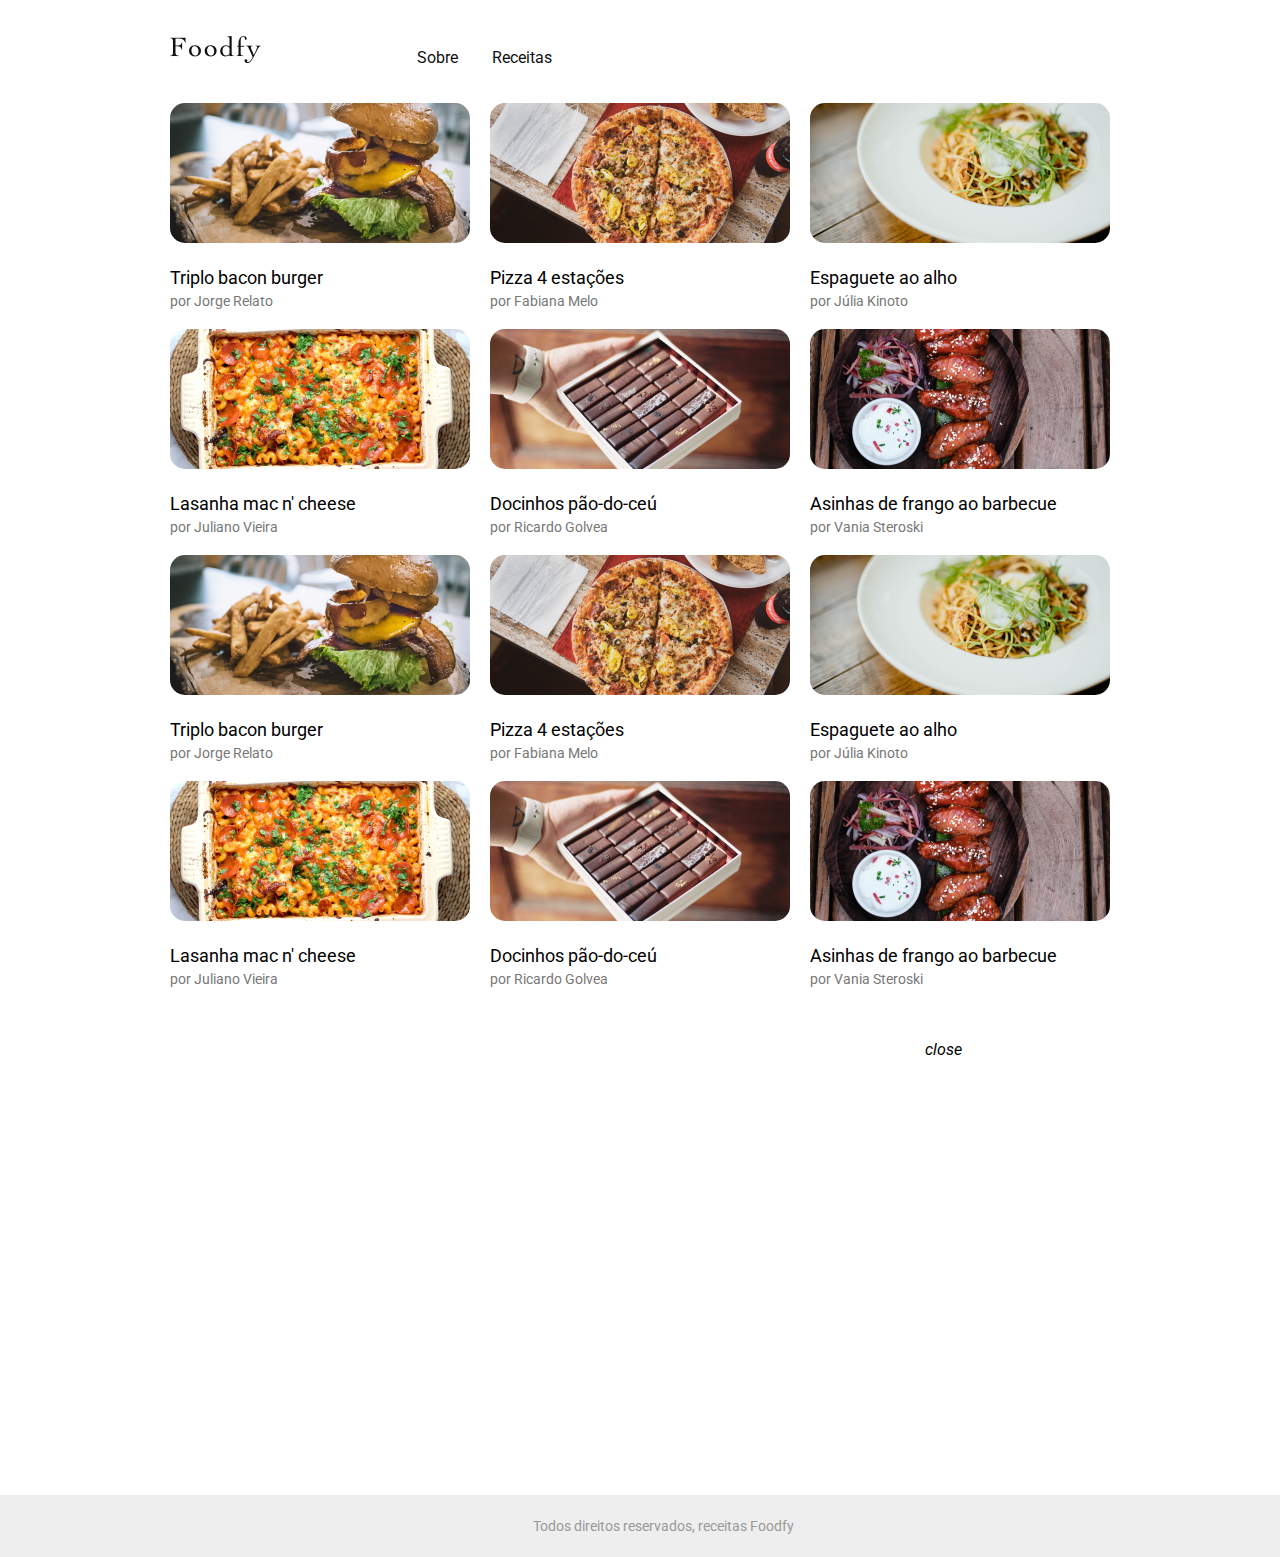
==== website/recipes.html @ 9368b894 "chore: index, about e receipes criados. Faltando o Modal" ====
<!DOCTYPE html>
<html lang="pt-BR">
    <head>
        <meta charset="UTF-8">
        <meta name="viewport" content="width=device-width, initial-scale=1.0">
        <meta name="description" content="Um site de Restaurante">
        <link rel="stylesheet" href="style.css">
        <title>Foodfy - Melhores opções de receitas</title>
    </head>
    <body>
        <header>
            <nav class="header-menu">
                <a href="./index.html"><img src="../layouts/assets/logo.png" alt="logo-foodfy"></a>
                <a href="./about.html">Sobre</a>
                <a href="./recipes.html">Receitas</a>
            </nav>
        </header>

        <main>
            <section>
                <div class="recipes">
                    <div class="type-recipes">
                        <img src="../layouts/assets/burger.png" alt="triple burger bacon">
                        <h3>Triplo bacon burger</h3>
                        <p>por Jorge Relato</p>
                    </div>
                    <div class="type-recipes">
                        <img src="../layouts/assets/pizza.png" alt="pizza quatro estacoes">
                        <h3>Pizza 4 estações</h3>
                        <p>por Fabiana Melo</p>
                    </div>
                    <div class="type-recipes">
                        <img src="../layouts/assets/espaguete.png" alt="espaguete ao alho">
                        <h3>Espaguete ao alho</h3>
                        <p>por Júlia Kinoto</p>
                    </div>
                    <div class="type-recipes">
                        <img src="../layouts/assets/lasanha.png" alt="lasanha mac n' cheese">
                        <h3>Lasanha mac n' cheese</h3>
                        <p>por Juliano Vieira</p>
                    </div>
                    <div class="type-recipes">
                        <img src="../layouts/assets/doce.png" alt="docinhos pao do ceu">
                        <h3>Docinhos pão-do-ceú</h3>
                        <p>por Ricardo Golvea</p>
                    </div>
                    <div class="type-recipes">
                        <img src="../layouts/assets/asinhas.png" alt="asinhas de frango ao barbecue">
                        <h3>Asinhas de frango ao barbecue</h3>
                        <p>por Vania Steroski</p>
                    </div>
                    <div class="type-recipes">
                        <img src="../layouts/assets/burger.png" alt="triple burger bacon">
                        <h3>Triplo bacon burger</h3>
                        <p>por Jorge Relato</p>
                    </div>
                    <div class="type-recipes">
                        <img src="../layouts/assets/pizza.png" alt="pizza quatro estacoes">
                        <h3>Pizza 4 estações</h3>
                        <p>por Fabiana Melo</p>
                    </div>
                    <div class="type-recipes">
                        <img src="../layouts/assets/espaguete.png" alt="espaguete ao alho">
                        <h3>Espaguete ao alho</h3>
                        <p>por Júlia Kinoto</p>
                    </div>
                    <div class="type-recipes">
                        <img src="../layouts/assets/lasanha.png" alt="lasanha mac n' cheese">
                        <h3>Lasanha mac n' cheese</h3>
                        <p>por Juliano Vieira</p>
                    </div>
                    <div class="type-recipes">
                        <img src="../layouts/assets/doce.png" alt="docinhos pao do ceu">
                        <h3>Docinhos pão-do-ceú</h3>
                        <p>por Ricardo Golvea</p>
                    </div>
                    <div class="type-recipes">
                        <img src="../layouts/assets/asinhas.png" alt="asinhas de frango ao barbecue">
                        <h3>Asinhas de frango ao barbecue</h3>
                        <p>por Vania Steroski</p>
                    </div>
                </div>
            </section>
        </main>

        <span>
            <div class="modal-overlay.active">
                <div class="modal">
                    <a class="close-modal">
                        <i class="material-icons">close</i>
                    </a>
                    <div class="modal-content">
                        <!--CONTENT-->
                        <iframe src="" frameborder="0"></iframe>
                    </div>
                </div>
            </div>    
        </span>

        <footer>
            <p>Todos direitos reservados, receitas Foodfy</p>
        </footer>
        <script src="script.js"></script>
    </body>
</html>
---- website/style.css ----
@import url('https://fonts.googleapis.com/css2?family=Roboto:wght@400;500;700;900&display=swap');

* {
    margin: 0;
    padding: 0;
    border: 0;
    font-family: 'Roboto', sans-serif;
}

body {
    background-color: #fff;
}

body header,
body main {
    margin: 36px auto;
    width: 940px;
}

header {
    text-align: left;
    margin: 36px 0px;
}

header .header-menu img {
    margin-right: 122px;
    cursor: pointer;
    margin-left: -30px;
}


header .header-menu a {
    text-decoration: none;
    color: #111;
    margin-left: 30px;
}

main {
    width: 940px;
    max-width: 940px;
}

main .slider {
    background-color: #FBDFDB;
    width: 940px;
    height: 366px;
    border-radius: 30px;
}

main .slider h1 {
    position: relative;
    padding-top: 117px;
    padding-left: 60px;
}

main .slider p {
    position: relative;
    padding-top: 10px ;
    padding-left: 60px;
    width: 350px;
}


main .slider img {
    position: relative;
    left: 624px;
    right: 100px;
    top: -170px;
}

main .info {
    margin: 50px 0px 20px 0px;
    font-weight: bold;
}

main section .recipes {
    display: grid;
    grid-template-columns: 1fr 1fr 1fr;
    gap: 20px;
}

main section .recipes .type-recipes img {
    width: 300px;
    height: 140px;
    border-radius: 15px;
}

main section .recipes .type-recipes h3 {
    margin-top: 20px;
    font-size: 18px;
    font-weight: 400;
}

main section .recipes .type-recipes p {
    margin-top: 5px;
    font-size: 14px;
    color: #777;
}

footer {
    background-color: #eee;
    text-align: center;
    padding: 23px;
    margin-top: 50px;
    width: 100%;
    position: static;
}

footer p {
    color: #999;
    font-size: 14px;
}


/* ===ABOUT=== */

header nav .header-about-border {
    font-weight: 700;
}

main .about-foodfy h2 {
    padding-top: 10px;
}

main .about-foodfy h3 {
    padding-top: 10px;
    font-size: 20px;
}

main .about-foodfy p {
    color: #444;
    font-size: 18px;
    padding: 20px 0px;
}

/* === MODAL === */

span .modal-overlay {
    background-color: rgba(0, 0, 0, 0.7);
    width: 100%;
    height: 100%;
    position: fixed;
    top: 0px;
    /* opacity: 0;
    visibility: hidden; */
}

span .modal {
    background-color: white;
    width: 660px;
    height: 413px;
    margin: 5vh auto;
    position: relative;
}

span .modal .close-modal {
    color: black;
    position: absolute;
    right: 8px;
    top: 8px;
    cursor: pointer;
}

/* === MODAL.ACTIVE === */

.modal-overlay.active {
    opacity: 1;
    visibility: visible;
}

/* iframe {
    width: 100%;
    height: 100%;
    position: absolute;
    top: 5%;
} */
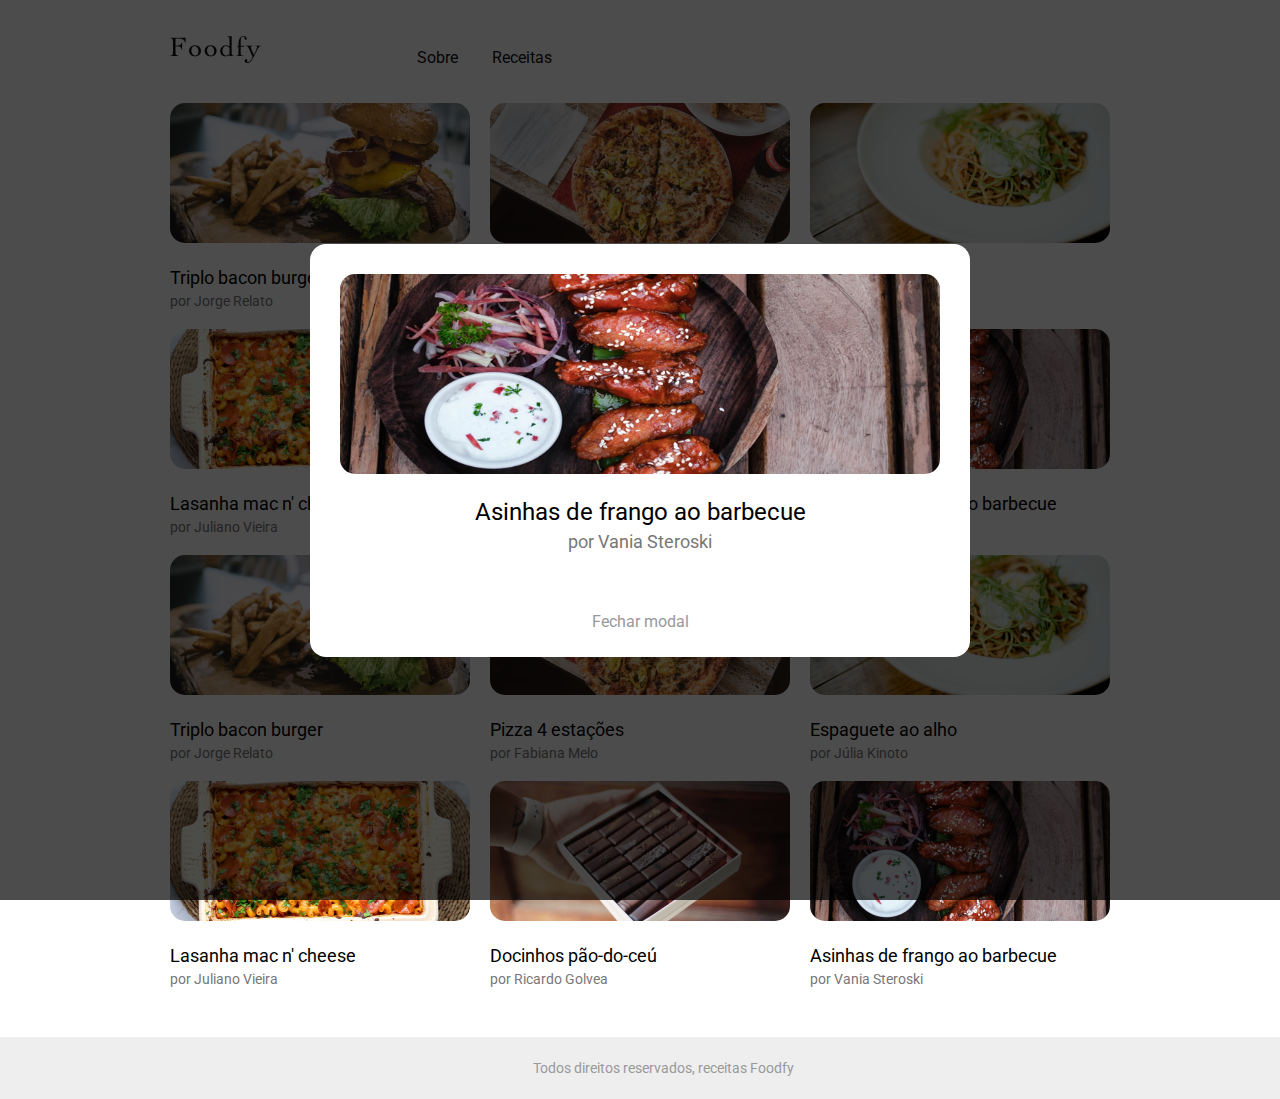
==== commit 56b2110d: "chore: Modal pronto, falta só automatizar" ====
--- a/website/recipes.html
+++ b/website/recipes.html
@@ -84,14 +84,15 @@
         </main>
 
         <span>
-            <div class="modal-overlay.active">
+            <div class="modal-overlay">
                 <div class="modal">
                     <a class="close-modal">
-                        <i class="material-icons">close</i>
+                        <img src="../layouts/assets/asinhas.png" alt="">
+                        <h3>Asinhas de frango ao barbecue</h3>
+                        <p>por Vania Steroski</p>
                     </a>
-                    <div class="modal-content">
-                        <!--CONTENT-->
-                        <iframe src="" frameborder="0"></iframe>
+                    <div class="button-close">
+                        <p>Fechar modal</p>
                     </div>
                 </div>
             </div>    
--- a/website/style.css
+++ b/website/style.css
@@ -143,34 +143,52 @@
     top: 0px;
     /* opacity: 0;
     visibility: hidden; */
+    display: flex;
+    flex-direction: column;
+    justify-content: center;
+    align-items: center;
 }
 
 span .modal {
     background-color: white;
     width: 660px;
     height: 413px;
-    margin: 5vh auto;
-    position: relative;
+    border-radius: 16px;
+    display: flex;
+    flex-direction: column;
+    align-items: center;
 }
 
-span .modal .close-modal {
-    color: black;
-    position: absolute;
-    right: 8px;
-    top: 8px;
+span .modal .close-modal img {
+    width: 600px;
+    height: 200px;
+    border-radius: 15px;
+    margin: 30px 0px 20px;
+}
+
+span .modal .close-modal h3 {
+    font-size: 24px;
+    font-weight: 400;
+    text-align: center;
+}
+
+span .modal .close-modal p {
+    font-size: 18px;
+    color: #777;
+    text-align: center;
+    margin-top: 5px;
+}
+
+span .modal .button-close p {
+    color: #999;
+    font-size: 16px;
+    margin-top: 60px;
     cursor: pointer;
 }
 
-/* === MODAL.ACTIVE === */
+/* ===MODAL.ACTIVE===  */
 
 .modal-overlay.active {
     opacity: 1;
-    visibility: visible;
-}
-
-/* iframe {
-    width: 100%;
-    height: 100%;
-    position: absolute;
-    top: 5%;
-} */+    
+}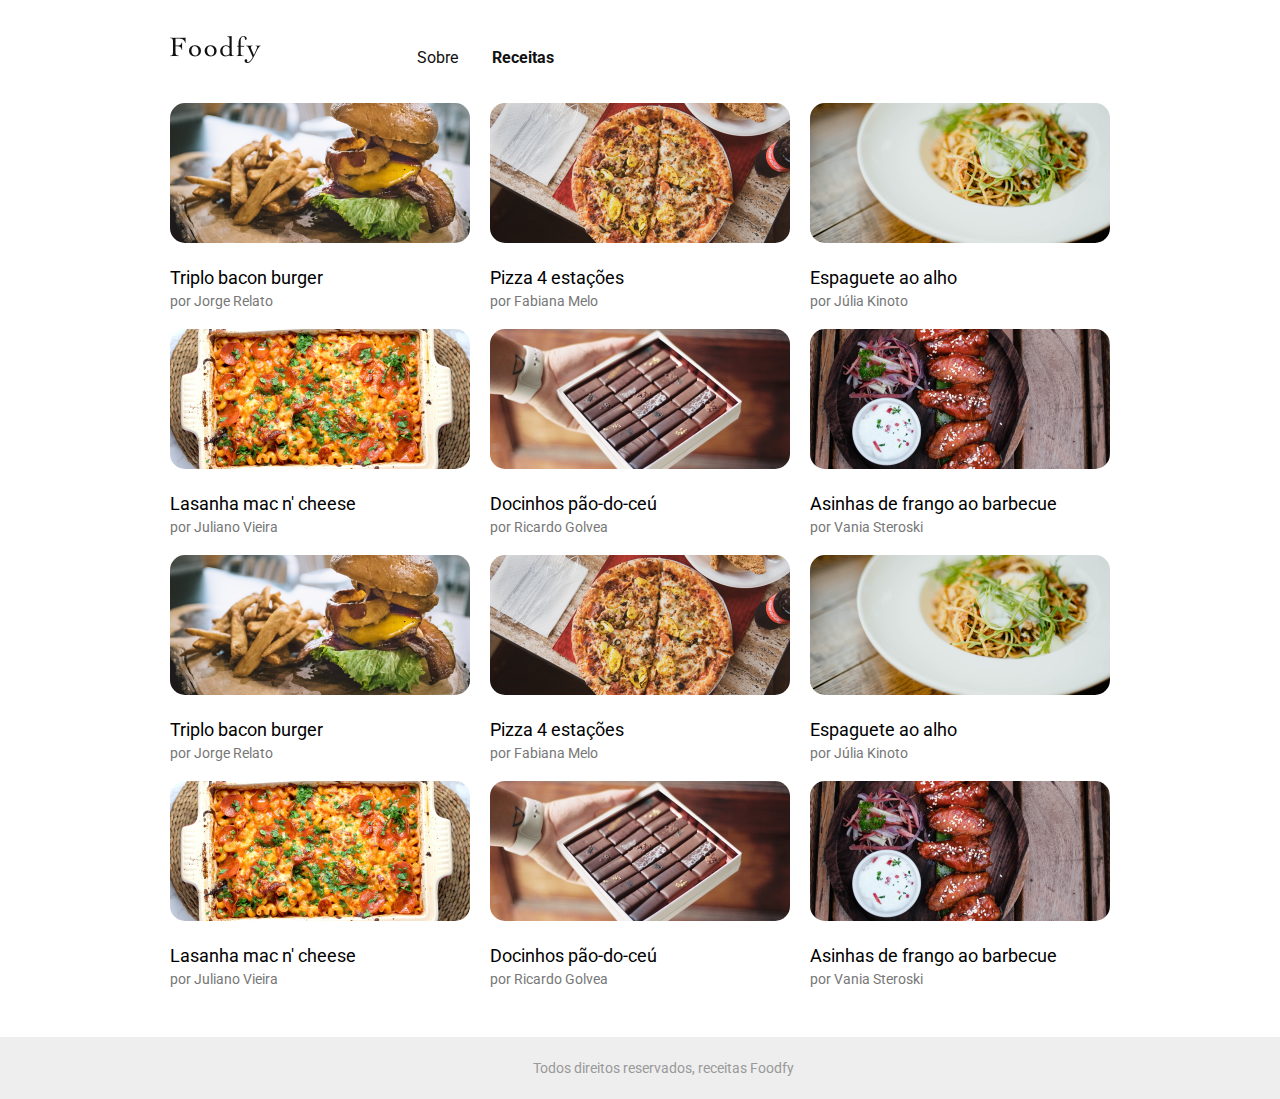
==== commit a4cd3cb0: "chore: Modal intuitivo finalizado" ====
--- a/website/recipes.html
+++ b/website/recipes.html
@@ -12,72 +12,83 @@
             <nav class="header-menu">
                 <a href="./index.html"><img src="../layouts/assets/logo.png" alt="logo-foodfy"></a>
                 <a href="./about.html">Sobre</a>
-                <a href="./recipes.html">Receitas</a>
+                <a class="header-about-border" href="./recipes.html">Receitas</a>
             </nav>
         </header>
 
         <main>
             <section>
                 <div class="recipes">
-                    <div class="type-recipes">
+                    <div class="type-recipes" id="burger">
                         <img src="../layouts/assets/burger.png" alt="triple burger bacon">
-                        <h3>Triplo bacon burger</h3>
-                        <p>por Jorge Relato</p>
+                        <h3 class="whatRecipes">Triplo bacon burger</h3>
+                        <p class="whatNameCreator">por Jorge Relato</p>
                     </div>
-                    <div class="type-recipes">
+
+                    <div class="type-recipes" id="pizza">
                         <img src="../layouts/assets/pizza.png" alt="pizza quatro estacoes">
-                        <h3>Pizza 4 estações</h3>
-                        <p>por Fabiana Melo</p>
+                        <h3 class="whatRecipes">Pizza 4 estações</h3>
+                        <p class="whatNameCreator">por Fabiana Melo</p>
                     </div>
-                    <div class="type-recipes">
+
+                    <div class="type-recipes" id="espaguete">
                         <img src="../layouts/assets/espaguete.png" alt="espaguete ao alho">
-                        <h3>Espaguete ao alho</h3>
-                        <p>por Júlia Kinoto</p>
+                        <h3 class="whatRecipes">Espaguete ao alho</h3>
+                        <p class="whatNameCreator">por Júlia Kinoto</p>
                     </div>
-                    <div class="type-recipes">
+
+                    <div class="type-recipes" id="lasanha">
                         <img src="../layouts/assets/lasanha.png" alt="lasanha mac n' cheese">
-                        <h3>Lasanha mac n' cheese</h3>
-                        <p>por Juliano Vieira</p>
+                        <h3 class="whatRecipes">Lasanha mac n' cheese</h3>
+                        <p class="whatNameCreator">por Juliano Vieira</p>
                     </div>
-                    <div class="type-recipes">
+
+                    <div class="type-recipes" id="doce">
                         <img src="../layouts/assets/doce.png" alt="docinhos pao do ceu">
-                        <h3>Docinhos pão-do-ceú</h3>
-                        <p>por Ricardo Golvea</p>
+                        <h3 class="whatRecipes">Docinhos pão-do-ceú</h3>
+                        <p class="whatNameCreator">por Ricardo Golvea</p>
                     </div>
-                    <div class="type-recipes">
+
+                    <div class="type-recipes" id="asinhas">
                         <img src="../layouts/assets/asinhas.png" alt="asinhas de frango ao barbecue">
-                        <h3>Asinhas de frango ao barbecue</h3>
-                        <p>por Vania Steroski</p>
+                        <h3 class="whatRecipes">Asinhas de frango ao barbecue</h3>
+                        <p class="whatNameCreator">por Vania Steroski</p>
                     </div>
-                    <div class="type-recipes">
+
+                    <div class="type-recipes" id="burger">
                         <img src="../layouts/assets/burger.png" alt="triple burger bacon">
-                        <h3>Triplo bacon burger</h3>
-                        <p>por Jorge Relato</p>
+                        <h3 class="whatRecipes">Triplo bacon burger</h3>
+                        <p class="whatNameCreator">por Jorge Relato</p>
                     </div>
-                    <div class="type-recipes">
+
+                    <div class="type-recipes" id="pizza">
                         <img src="../layouts/assets/pizza.png" alt="pizza quatro estacoes">
-                        <h3>Pizza 4 estações</h3>
-                        <p>por Fabiana Melo</p>
+                        <h3 class="whatRecipes">Pizza 4 estações</h3>
+                        <p class="whatNameCreator">por Fabiana Melo</p>
                     </div>
-                    <div class="type-recipes">
+
+                    <div class="type-recipes" id="espaguete">
                         <img src="../layouts/assets/espaguete.png" alt="espaguete ao alho">
-                        <h3>Espaguete ao alho</h3>
-                        <p>por Júlia Kinoto</p>
+                        <h3 class="whatRecipes">Espaguete ao alho</h3>
+                        <p class="whatNameCreator">por Júlia Kinoto</p>
                     </div>
-                    <div class="type-recipes">
+
+                    <div class="type-recipes" id="lasanha">
                         <img src="../layouts/assets/lasanha.png" alt="lasanha mac n' cheese">
-                        <h3>Lasanha mac n' cheese</h3>
-                        <p>por Juliano Vieira</p>
+                        <h3 class="whatRecipes">Lasanha mac n' cheese</h3>
+                        <p class="whatNameCreator">por Juliano Vieira</p>
                     </div>
-                    <div class="type-recipes">
+
+                    <div class="type-recipes" id="doce">
                         <img src="../layouts/assets/doce.png" alt="docinhos pao do ceu">
-                        <h3>Docinhos pão-do-ceú</h3>
-                        <p>por Ricardo Golvea</p>
+                        <h3 class="whatRecipes">Docinhos pão-do-ceú</h3>
+                        <p class="whatNameCreator">por Ricardo Golvea</p>
                     </div>
-                    <div class="type-recipes">
+
+                    <div class="type-recipes" id="asinhas">
                         <img src="../layouts/assets/asinhas.png" alt="asinhas de frango ao barbecue">
-                        <h3>Asinhas de frango ao barbecue</h3>
-                        <p>por Vania Steroski</p>
+                        <h3 class="whatRecipes">Asinhas de frango ao barbecue</h3>
+                        <p class="whatNameCreator">por Vania Steroski</p>
                     </div>
                 </div>
             </section>
@@ -86,11 +97,13 @@
         <span>
             <div class="modal-overlay">
                 <div class="modal">
-                    <a class="close-modal">
-                        <img src="../layouts/assets/asinhas.png" alt="">
-                        <h3>Asinhas de frango ao barbecue</h3>
-                        <p>por Vania Steroski</p>
-                    </a>
+
+                    <div class="close-modal">
+                        <img src="" alt="img-recipes">
+                        <h3 class="titleRecipes"></h3>
+                        <p class="nameCreator"></p>
+                    </div>
+
                     <div class="button-close">
                         <p>Fechar modal</p>
                     </div>
--- a/website/style.css
+++ b/website/style.css
@@ -83,6 +83,7 @@
     width: 300px;
     height: 140px;
     border-radius: 15px;
+    cursor: pointer;
 }
 
 main section .recipes .type-recipes h3 {
@@ -141,8 +142,8 @@
     height: 100%;
     position: fixed;
     top: 0px;
-    /* opacity: 0;
-    visibility: hidden; */
+    opacity: 0;
+    visibility: hidden;
     display: flex;
     flex-direction: column;
     justify-content: center;
@@ -190,5 +191,5 @@
 
 .modal-overlay.active {
     opacity: 1;
-    
+    visibility: visible;
 }